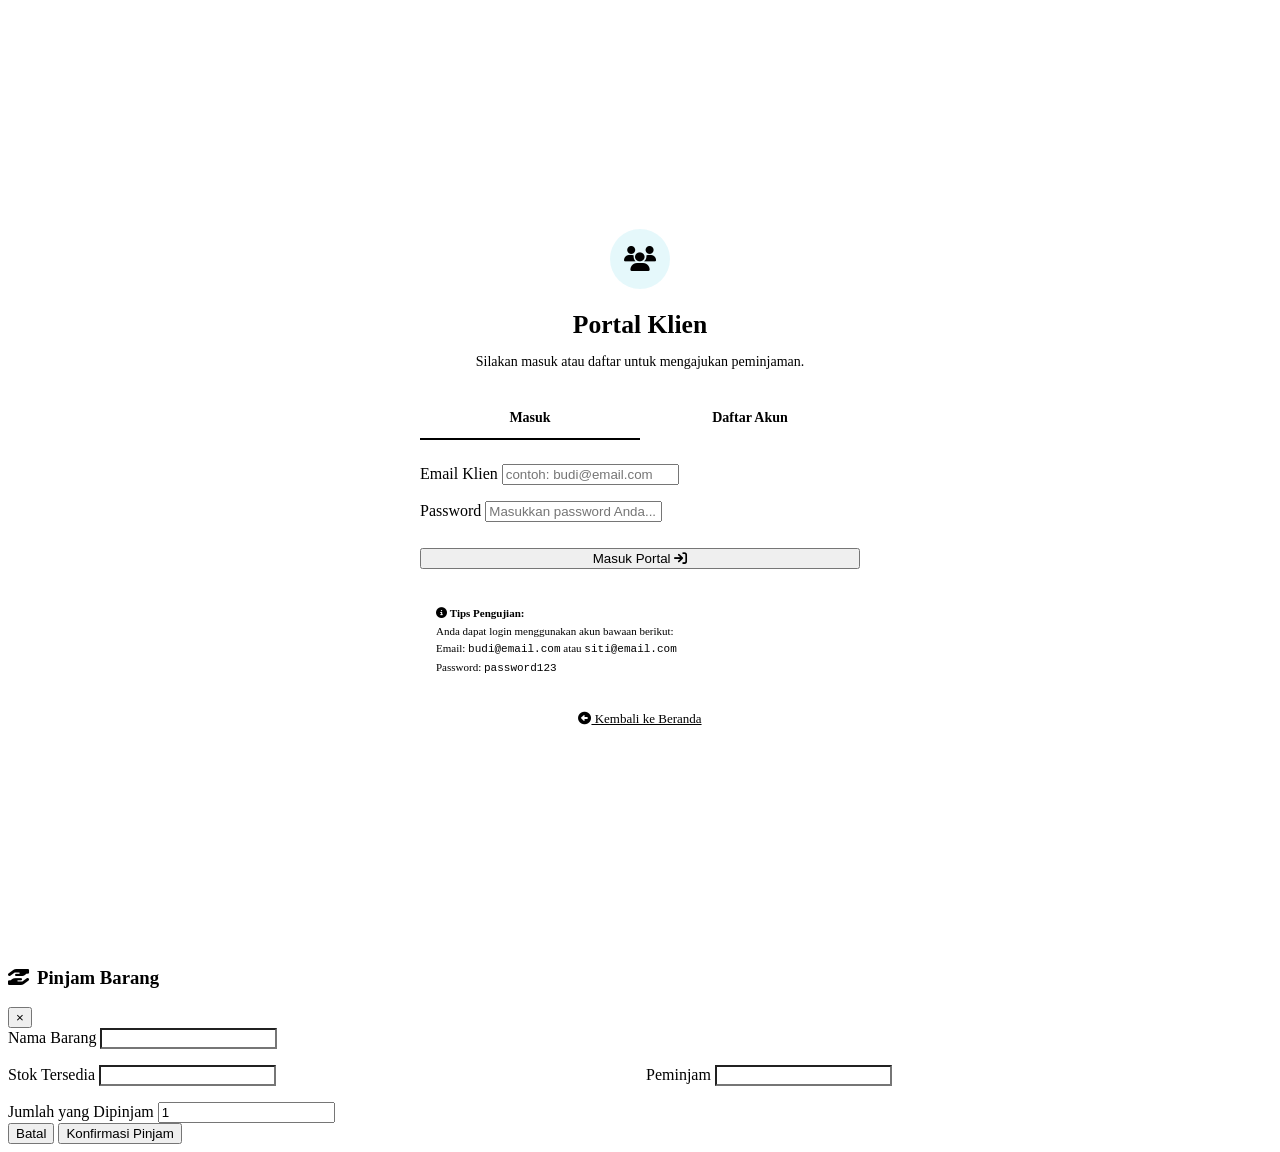
==== index.html @ acad7721 "Add files via upload" ====
<!DOCTYPE html>
<html lang="id">
<head>
    <meta charset="UTF-8">
    <meta name="viewport" content="width=device-width, initial-scale=1.0">
    <title>Sistem Peminjaman Barang | Portal Klien</title>
    <!-- FontAwesome -->
    <link rel="stylesheet" href="https://cdnjs.cloudflare.com/ajax/libs/font-awesome/6.4.0/css/all.min.css">
    <!-- Style Systems -->
    <link rel="stylesheet" href="../shared.css">
    <link rel="stylesheet" href="klien.css">
</head>
<body>

    <!-- AUTHENTICATION VIEW -->
    <div class="auth-wrapper" id="auth-view">
        <div class="glass-panel auth-card">
            <div class="auth-header">
                <div class="auth-logo">
                    <i class="fa-solid fa-users"></i>
                </div>
                <h2>Portal Klien</h2>
                <p>Silakan masuk atau daftar untuk mengajukan peminjaman.</p>
            </div>

            <!-- Tab Headers -->
            <div class="auth-tabs">
                <div class="auth-tab active" id="tab-login" onclick="toggleAuthTab('login')">Masuk</div>
                <div class="auth-tab" id="tab-register" onclick="toggleAuthTab('register')">Daftar Akun</div>
            </div>

            <!-- Form Login -->
            <form class="auth-form active" id="form-login" onsubmit="handleLoginSubmit(event)">
                <div>
                    <label for="login-email">Email Klien</label>
                    <input type="email" id="login-email" placeholder="contoh: budi@email.com" required>
                </div>
                <div>
                    <label for="login-password">Password</label>
                    <input type="password" id="login-password" placeholder="Masukkan password Anda..." required>
                </div>
                <button type="submit" class="btn btn-secondary" style="margin-top: 10px; width:100%;">
                    Masuk Portal <i class="fa-solid fa-arrow-right-to-bracket"></i>
                </button>
            </form>

            <!-- Form Register -->
            <form class="auth-form" id="form-register" onsubmit="handleRegisterSubmit(event)">
                <div>
                    <label for="reg-nama">Nama Lengkap</label>
                    <input type="text" id="reg-nama" placeholder="Nama lengkap Anda..." required>
                </div>
                <div>
                    <label for="reg-email">Alamat Email</label>
                    <input type="email" id="reg-email" placeholder="contoh: budi@email.com" required>
                </div>
                <div>
                    <label for="reg-password">Password</label>
                    <input type="password" id="reg-password" placeholder="Buat password baru..." required>
                </div>
                <button type="submit" class="btn btn-primary" style="margin-top: 10px; width:100%;">
                    Daftar & Masuk <i class="fa-solid fa-user-plus"></i>
                </button>
            </form>

            <!-- Helper Hint Box for Evaluator -->
            <div class="auth-hint">
                <i class="fa-solid fa-info-circle"></i> <strong>Tips Pengujian:</strong><br>
                Anda dapat login menggunakan akun bawaan berikut:<br>
                Email: <code>budi@email.com</code> atau <code>siti@email.com</code><br>
                Password: <code>password123</code>
            </div>
            
            <div style="text-align: center; margin-top: 20px;">
                <a href="../index.html" style="font-size: 13px; color: var(--text-secondary); text-decoration: underline;">
                    <i class="fa-solid fa-circle-left"></i> Kembali ke Beranda
                </a>
            </div>
        </div>
    </div>

    <!-- MAIN DASHBOARD VIEW (Shown only when logged in) -->
    <div class="klien-container" id="dashboard-view" style="display: none;">
        <!-- Navigation Header -->
        <header class="klien-header glass-panel">
            <div class="klien-title">
                <a href="../index.html" title="Kembali ke Beranda"><i class="fa-solid fa-arrow-left"></i></a>
                <h1>Portal Peminjaman Klien</h1>
            </div>
            
            <!-- User Profile Widget with Logout -->
            <div class="user-profile-widget">
                <div style="display: flex; align-items: center; gap: 10px;">
                    <i class="fa-solid fa-circle-user" style="color: var(--secondary); font-size: 1.5rem;"></i>
                    <div class="user-profile-info">
                        <span class="user-profile-name" id="session-user-name">Nama Pengguna</span>
                        <span class="user-profile-role">Klien</span>
                    </div>
                </div>
                <button class="btn btn-outline" style="padding: 6px 12px; font-size: 12px;" onclick="handleLogout()">
                    <i class="fa-solid fa-right-from-bracket"></i> Keluar
                </button>
            </div>
        </header>

        <!-- Main Workspace -->
        <div class="klien-layout">
            <!-- Catalog (Left Pane) -->
            <main class="catalog-section glass-panel">
                <div style="display: flex; justify-content: space-between; align-items: center; flex-wrap: wrap; gap: 16px; margin-bottom: 24px;">
                    <h2 class="section-title" style="margin-bottom: 0;">
                        <i class="fa-solid fa-boxes-stacked"></i> Katalog Barang
                    </h2>
                    <!-- Search Input -->
                    <div style="position: relative; max-width: 300px; width: 100%;">
                        <i class="fa-solid fa-magnifying-glass" style="position: absolute; left: 14px; top: 50%; transform: translateY(-50%); color: var(--text-secondary);"></i>
                        <input type="text" id="search-input" placeholder="Cari nama barang..." style="padding-left: 40px;" oninput="renderCatalog()">
                    </div>
                </div>

                <!-- Products Grid -->
                <div class="catalog-grid" id="catalog-grid">
                    <!-- Populated dynamically via JS -->
                </div>
            </main>

            <!-- Sidebar (Right Pane) -->
            <aside class="history-section glass-panel">
                <h2 class="section-title">
                    <i class="fa-solid fa-clock-rotate-left"></i> Riwayat Pinjaman Anda
                </h2>
                
                <!-- History List -->
                <div class="history-list" id="history-list">
                    <!-- Populated dynamically via JS -->
                </div>
            </aside>
        </div>
    </div>

    <!-- Borrow Modal Dialog -->
    <div class="modal-backdrop" id="borrow-modal">
        <div class="modal-content glass-panel" style="background-color: var(--bg-panel-solid);">
            <div class="modal-header">
                <h3 style="display: flex; align-items: center; gap: 8px;">
                    <i class="fa-solid fa-hand-holding-hand" style="color: var(--secondary);"></i> Pinjam Barang
                </h3>
                <button class="modal-close" onclick="closeBorrowModal()">&times;</button>
            </div>
            
            <div style="display: flex; flex-direction: column; gap: 16px;">
                <div>
                    <label>Nama Barang</label>
                    <input type="text" id="modal-product-name" readonly style="background: rgba(255,255,255,0.05); color: var(--text-secondary);">
                </div>
                
                <div style="display: grid; grid-template-columns: 1fr 1fr; gap: 12px;">
                    <div>
                        <label>Stok Tersedia</label>
                        <input type="text" id="modal-product-stock" readonly style="background: rgba(255,255,255,0.05); color: var(--text-secondary);">
                    </div>
                    <div>
                        <label>Peminjam</label>
                        <input type="text" id="modal-user-name" readonly style="background: rgba(255,255,255,0.05); color: var(--text-secondary);">
                    </div>
                </div>
                
                <div>
                    <label for="borrow-qty">Jumlah yang Dipinjam</label>
                    <input type="number" id="borrow-qty" min="1" value="1" oninput="validateQtyInput()">
                    <span id="qty-warning" style="font-size: 11px; color: var(--danger); margin-top: 4px; display: none;"></span>
                </div>
            </div>

            <div class="modal-footer">
                <button class="btn btn-outline" onclick="closeBorrowModal()">Batal</button>
                <button class="btn btn-secondary" id="btn-submit-borrow" onclick="submitBorrow()">Konfirmasi Pinjam</button>
            </div>
        </div>
    </div>

    <!-- Script imports -->
    <script src="../js/db.js"></script>
    <script src="klien.js"></script>
</body>
</html>
---- klien.css ----
.klien-container {
    max-width: 1300px;
    margin: 0 auto;
    padding: 24px;
}

.klien-header {
    display: flex;
    flex-direction: column;
    justify-content: space-between;
    align-items: center;
    padding: 20px;
    margin-bottom: 24px;
    gap: 16px;
}

@media (min-width: 768px) {
    .klien-header {
        flex-direction: row;
    }
}

.klien-title {
    display: flex;
    align-items: center;
    gap: 12px;
}

.klien-title i {
    color: var(--secondary);
    font-size: 1.8rem;
}

.klien-title h1 {
    font-size: 1.6rem;
    background: linear-gradient(135deg, var(--text-primary), var(--secondary));
    -webkit-background-clip: text;
    -webkit-text-fill-color: transparent;
}

.user-profile-widget {
    display: flex;
    align-items: center;
    gap: 16px;
    background: rgba(0, 0, 0, 0.2);
    padding: 8px 16px;
    border-radius: var(--radius-md);
    border: 1px solid var(--border-color);
}

.user-profile-info {
    display: flex;
    flex-direction: column;
}

.user-profile-name {
    font-size: 14px;
    font-weight: 700;
    color: var(--text-primary);
}

.user-profile-role {
    font-size: 10px;
    color: var(--secondary);
    text-transform: uppercase;
    font-weight: 800;
    letter-spacing: 0.05em;
}

.klien-layout {
    display: grid;
    grid-template-columns: 1fr;
    gap: 24px;
}

@media (min-width: 1024px) {
    .klien-layout {
        grid-template-columns: 2fr 1fr;
    }
}

/* Catalog Section */
.catalog-section {
    padding: 24px;
}

.section-title {
    font-size: 1.3rem;
    margin-bottom: 20px;
    display: flex;
    align-items: center;
    gap: 10px;
    color: var(--text-primary);
}

.catalog-grid {
    display: grid;
    grid-template-columns: 1fr;
    gap: 20px;
}

@media (min-width: 640px) {
    .catalog-grid {
        grid-template-columns: 1fr 1fr;
    }
}

.product-card {
    padding: 24px;
    display: flex;
    flex-direction: column;
    justify-content: space-between;
    height: 100%;
}

.product-info h3 {
    font-size: 1.2rem;
    margin-bottom: 8px;
    color: var(--text-primary);
}

.product-desc {
    color: var(--text-secondary);
    font-size: 0.875rem;
    margin-bottom: 16px;
    line-height: 1.5;
    flex-grow: 1;
}

.product-meta {
    display: flex;
    justify-content: space-between;
    align-items: center;
    margin-top: auto;
    padding-top: 16px;
    border-top: 1px solid var(--border-color);
}

.product-stock {
    display: flex;
    flex-direction: column;
}

.stock-num {
    font-size: 1.1rem;
    font-weight: 700;
}

.stock-label {
    font-size: 0.7rem;
    color: var(--text-muted);
    text-transform: uppercase;
}

/* History/Sidebar Section */
.history-section {
    padding: 24px;
    display: flex;
    flex-direction: column;
    height: fit-content;
}

.history-list {
    display: flex;
    flex-direction: column;
    gap: 12px;
    max-height: 500px;
    overflow-y: auto;
    padding-right: 4px;
}

.history-item {
    padding: 16px;
    display: flex;
    justify-content: space-between;
    align-items: center;
    background: rgba(255, 255, 255, 0.02);
    border: 1px solid var(--border-color);
    border-radius: var(--radius-sm);
    transition: all 0.2s ease;
}

.history-item:hover {
    border-color: var(--border-hover);
    background: rgba(255, 255, 255, 0.04);
}

.history-detail h4 {
    font-size: 0.95rem;
    margin-bottom: 4px;
}

.history-sub {
    font-size: 0.75rem;
    color: var(--text-secondary);
    display: flex;
    gap: 8px;
    align-items: center;
}

.history-action {
    display: flex;
    flex-direction: column;
    align-items: flex-end;
    gap: 8px;
}

.empty-state {
    text-align: center;
    padding: 40px 20px;
    color: var(--text-muted);
}

.empty-state i {
    font-size: 2.5rem;
    margin-bottom: 12px;
}

/* --- AUTH (LOGIN / REGISTER) PANEL --- */
.auth-wrapper {
    display: flex;
    align-items: center;
    justify-content: center;
    min-height: 100vh;
    padding: 20px;
}

.auth-card {
    width: 100%;
    max-width: 440px;
    padding: 36px;
    animation: authFadeIn 0.5s cubic-bezier(0.16, 1, 0.3, 1);
}

.auth-header {
    text-align: center;
    margin-bottom: 28px;
}

.auth-logo {
    width: 60px;
    height: 60px;
    border-radius: 50%;
    background: rgba(6, 182, 212, 0.1);
    color: var(--secondary);
    display: flex;
    align-items: center;
    justify-content: center;
    font-size: 1.6rem;
    margin: 0 auto 16px;
    border: 1px solid var(--secondary-glow);
}

.auth-header h2 {
    font-size: 1.6rem;
    margin-bottom: 6px;
}

.auth-header p {
    color: var(--text-secondary);
    font-size: 14px;
}

.auth-tabs {
    display: flex;
    border-bottom: 1px solid var(--border-color);
    margin-bottom: 24px;
}

.auth-tab {
    flex: 1;
    text-align: center;
    padding: 12px;
    font-size: 14px;
    font-weight: 700;
    cursor: pointer;
    color: var(--text-secondary);
    border-bottom: 2px solid transparent;
    transition: all 0.2s ease;
}

.auth-tab.active {
    color: var(--secondary);
    border-color: var(--secondary);
}

.auth-form {
    display: none;
}

.auth-form.active {
    display: flex;
    flex-direction: column;
    gap: 16px;
}

.auth-hint {
    margin-top: 24px;
    padding: 12px 16px;
    background: rgba(255, 255, 255, 0.02);
    border: 1px solid var(--border-color);
    border-radius: var(--radius-sm);
    font-size: 11px;
    color: var(--text-secondary);
    line-height: 1.6;
}

.auth-hint strong {
    color: var(--secondary);
}

@keyframes authFadeIn {
    from { opacity: 0; transform: translateY(20px); }
    to { opacity: 1; transform: translateY(0); }
}
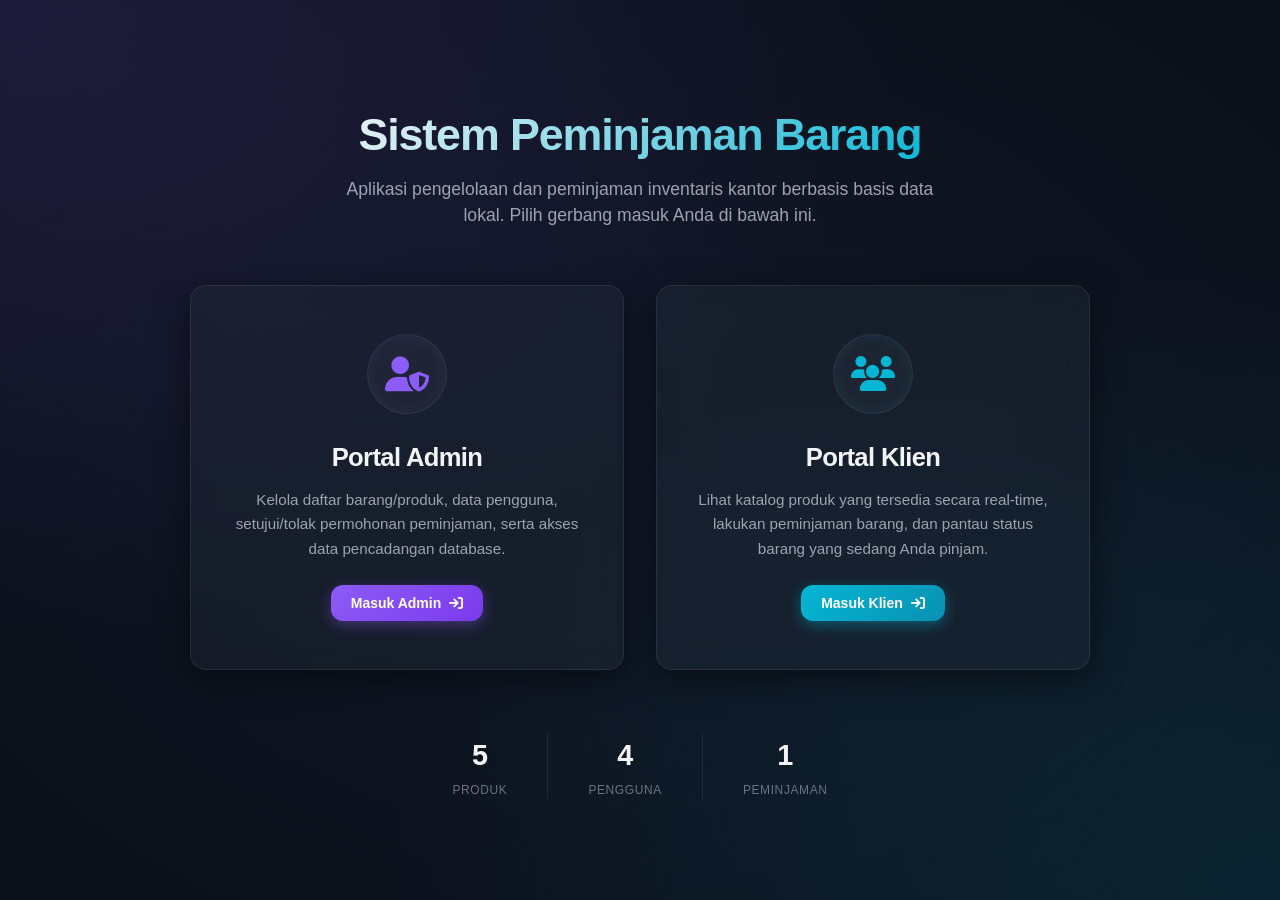
==== commit 1abf0748: "Add files via upload" ====
--- a/index.html
+++ b/index.html
@@ -3,184 +3,271 @@
 <head>
     <meta charset="UTF-8">
     <meta name="viewport" content="width=device-width, initial-scale=1.0">
-    <title>Sistem Peminjaman Barang | Portal Klien</title>
-    <!-- FontAwesome -->
+    <title>Sistem Peminjaman Barang | Beranda</title>
+    <!-- FontAwesome for Premium Icons -->
     <link rel="stylesheet" href="https://cdnjs.cloudflare.com/ajax/libs/font-awesome/6.4.0/css/all.min.css">
-    <!-- Style Systems -->
-    <link rel="stylesheet" href="../shared.css">
-    <link rel="stylesheet" href="klien.css">
+    <!-- Shared Style System -->
+    <link rel="stylesheet" href="shared.css">
+    <style>
+        .portal-container {
+            display: flex;
+            flex-direction: column;
+            align-items: center;
+            justify-content: center;
+            min-height: 100vh;
+            padding: 2rem;
+            position: relative;
+        }
+
+        .portal-header {
+            text-align: center;
+            margin-bottom: 3.5rem;
+            animation: fadeInDown 0.8s ease-out;
+        }
+
+        .portal-header h1 {
+            font-size: 2.8rem;
+            font-weight: 800;
+            background: linear-gradient(135deg, var(--text-primary), var(--secondary));
+            -webkit-background-clip: text;
+            -webkit-text-fill-color: transparent;
+            margin-bottom: 0.5rem;
+        }
+
+        .portal-header p {
+            color: var(--text-secondary);
+            font-size: 1.1rem;
+            font-weight: 400;
+            max-width: 600px;
+        }
+
+        .portal-cards {
+            display: grid;
+            grid-template-columns: 1fr;
+            gap: 2rem;
+            width: 100%;
+            max-width: 900px;
+            animation: fadeInUp 0.8s ease-out 0.2s both;
+        }
+
+        @media (min-width: 768px) {
+            .portal-cards {
+                grid-template-columns: 1fr 1fr;
+            }
+        }
+
+        .portal-card {
+            padding: 3rem 2rem;
+            display: flex;
+            flex-direction: column;
+            align-items: center;
+            text-align: center;
+            cursor: pointer;
+            position: relative;
+            overflow: hidden;
+            border-radius: var(--radius-lg);
+        }
+
+        .portal-card::before {
+            content: '';
+            position: absolute;
+            top: 0;
+            left: 0;
+            width: 100%;
+            height: 100%;
+            background: linear-gradient(135deg, var(--primary-glow), transparent);
+            opacity: 0;
+            transition: opacity 0.4s ease;
+            z-index: 0;
+        }
+
+        .portal-card:hover::before {
+            opacity: 1;
+        }
+
+        .portal-card-klien::before {
+            background: linear-gradient(135deg, var(--secondary-glow), transparent);
+        }
+
+        .portal-card * {
+            position: relative;
+            z-index: 1;
+        }
+
+        .portal-icon-wrapper {
+            width: 80px;
+            height: 80px;
+            border-radius: 50%;
+            display: flex;
+            align-items: center;
+            justify-content: center;
+            font-size: 2.2rem;
+            margin-bottom: 1.5rem;
+            background: rgba(255, 255, 255, 0.03);
+            border: 1px solid var(--border-color);
+            transition: all 0.4s cubic-bezier(0.4, 0, 0.2, 1);
+        }
+
+        .portal-card:hover .portal-icon-wrapper {
+            transform: scale(1.1) rotate(5deg);
+        }
+
+        .portal-card-admin .portal-icon-wrapper {
+            color: var(--primary);
+            box-shadow: inset 0 0 15px rgba(139, 92, 246, 0.1);
+        }
+
+        .portal-card-admin:hover .portal-icon-wrapper {
+            background: var(--primary);
+            color: white;
+            box-shadow: 0 0 25px var(--primary-glow);
+            border-color: var(--primary);
+        }
+
+        .portal-card-klien .portal-icon-wrapper {
+            color: var(--secondary);
+            box-shadow: inset 0 0 15px rgba(6, 182, 212, 0.1);
+        }
+
+        .portal-card-klien:hover .portal-icon-wrapper {
+            background: var(--secondary);
+            color: white;
+            box-shadow: 0 0 25px var(--secondary-glow);
+            border-color: var(--secondary);
+        }
+
+        .portal-card h2 {
+            font-size: 1.6rem;
+            margin-bottom: 0.75rem;
+            color: var(--text-primary);
+        }
+
+        .portal-card p {
+            color: var(--text-secondary);
+            font-size: 0.95rem;
+            margin-bottom: 1.5rem;
+            line-height: 1.6;
+        }
+
+        .portal-stats {
+            margin-top: 4rem;
+            display: flex;
+            gap: 2.5rem;
+            animation: fadeIn 1s ease-out 0.4s both;
+        }
+
+        .stat-item {
+            text-align: center;
+        }
+
+        .stat-val {
+            font-size: 1.8rem;
+            font-weight: 800;
+            color: var(--text-primary);
+        }
+
+        .stat-label {
+            font-size: 0.75rem;
+            color: var(--text-muted);
+            text-transform: uppercase;
+            letter-spacing: 0.05em;
+            margin-top: 0.25rem;
+        }
+
+        .divider {
+            width: 1px;
+            background: var(--border-color);
+        }
+
+        @keyframes fadeInDown {
+            from { opacity: 0; transform: translateY(-20px); }
+            to { opacity: 1; transform: translateY(0); }
+        }
+
+        @keyframes fadeInUp {
+            from { opacity: 0; transform: translateY(20px); }
+            to { opacity: 1; transform: translateY(0); }
+        }
+
+        @keyframes fadeIn {
+            from { opacity: 0; }
+            to { opacity: 1; }
+        }
+    </style>
 </head>
 <body>
 
-    <!-- AUTHENTICATION VIEW -->
-    <div class="auth-wrapper" id="auth-view">
-        <div class="glass-panel auth-card">
-            <div class="auth-header">
-                <div class="auth-logo">
+    <div class="portal-container">
+        <!-- Header -->
+        <header class="portal-header">
+            <h1>Sistem Peminjaman Barang</h1>
+            <p>Aplikasi pengelolaan dan peminjaman inventaris kantor berbasis basis data lokal. Pilih gerbang masuk Anda di bawah ini.</p>
+        </header>
+
+        <!-- Selection Cards -->
+        <div class="portal-cards">
+            <!-- Card Admin -->
+            <div class="portal-card portal-card-admin glass-panel glass-card" onclick="location.href='admin/index.html'">
+                <div class="portal-icon-wrapper">
+                    <i class="fa-solid fa-user-shield"></i>
+                </div>
+                <h2>Portal Admin</h2>
+                <p>Kelola daftar barang/produk, data pengguna, setujui/tolak permohonan peminjaman, serta akses data pencadangan database.</p>
+                <button class="btn btn-primary">Masuk Admin <i class="fa-solid fa-arrow-right-to-bracket"></i></button>
+            </div>
+
+            <!-- Card Klien -->
+            <div class="portal-card portal-card-klien glass-panel glass-card" onclick="location.href='klien/index.html'">
+                <div class="portal-icon-wrapper">
                     <i class="fa-solid fa-users"></i>
                 </div>
                 <h2>Portal Klien</h2>
-                <p>Silakan masuk atau daftar untuk mengajukan peminjaman.</p>
-            </div>
-
-            <!-- Tab Headers -->
-            <div class="auth-tabs">
-                <div class="auth-tab active" id="tab-login" onclick="toggleAuthTab('login')">Masuk</div>
-                <div class="auth-tab" id="tab-register" onclick="toggleAuthTab('register')">Daftar Akun</div>
-            </div>
-
-            <!-- Form Login -->
-            <form class="auth-form active" id="form-login" onsubmit="handleLoginSubmit(event)">
-                <div>
-                    <label for="login-email">Email Klien</label>
-                    <input type="email" id="login-email" placeholder="contoh: budi@email.com" required>
-                </div>
-                <div>
-                    <label for="login-password">Password</label>
-                    <input type="password" id="login-password" placeholder="Masukkan password Anda..." required>
-                </div>
-                <button type="submit" class="btn btn-secondary" style="margin-top: 10px; width:100%;">
-                    Masuk Portal <i class="fa-solid fa-arrow-right-to-bracket"></i>
-                </button>
-            </form>
-
-            <!-- Form Register -->
-            <form class="auth-form" id="form-register" onsubmit="handleRegisterSubmit(event)">
-                <div>
-                    <label for="reg-nama">Nama Lengkap</label>
-                    <input type="text" id="reg-nama" placeholder="Nama lengkap Anda..." required>
-                </div>
-                <div>
-                    <label for="reg-email">Alamat Email</label>
-                    <input type="email" id="reg-email" placeholder="contoh: budi@email.com" required>
-                </div>
-                <div>
-                    <label for="reg-password">Password</label>
-                    <input type="password" id="reg-password" placeholder="Buat password baru..." required>
-                </div>
-                <button type="submit" class="btn btn-primary" style="margin-top: 10px; width:100%;">
-                    Daftar & Masuk <i class="fa-solid fa-user-plus"></i>
-                </button>
-            </form>
-
-            <!-- Helper Hint Box for Evaluator -->
-            <div class="auth-hint">
-                <i class="fa-solid fa-info-circle"></i> <strong>Tips Pengujian:</strong><br>
-                Anda dapat login menggunakan akun bawaan berikut:<br>
-                Email: <code>budi@email.com</code> atau <code>siti@email.com</code><br>
-                Password: <code>password123</code>
-            </div>
-            
-            <div style="text-align: center; margin-top: 20px;">
-                <a href="../index.html" style="font-size: 13px; color: var(--text-secondary); text-decoration: underline;">
-                    <i class="fa-solid fa-circle-left"></i> Kembali ke Beranda
-                </a>
+                <p>Lihat katalog produk yang tersedia secara real-time, lakukan peminjaman barang, dan pantau status barang yang sedang Anda pinjam.</p>
+                <button class="btn btn-secondary">Masuk Klien <i class="fa-solid fa-arrow-right-to-bracket"></i></button>
+            </div>
+        </div>
+
+        <!-- Real-time Stats from LocalStorage -->
+        <div class="portal-stats">
+            <div class="stat-item">
+                <div class="stat-val" id="stat-produk">0</div>
+                <div class="stat-label">Produk</div>
+            </div>
+            <div class="divider"></div>
+            <div class="stat-item">
+                <div class="stat-val" id="stat-pengguna">0</div>
+                <div class="stat-label">Pengguna</div>
+            </div>
+            <div class="divider"></div>
+            <div class="stat-item">
+                <div class="stat-val" id="stat-peminjaman">0</div>
+                <div class="stat-label">Peminjaman</div>
             </div>
         </div>
     </div>
 
-    <!-- MAIN DASHBOARD VIEW (Shown only when logged in) -->
-    <div class="klien-container" id="dashboard-view" style="display: none;">
-        <!-- Navigation Header -->
-        <header class="klien-header glass-panel">
-            <div class="klien-title">
-                <a href="../index.html" title="Kembali ke Beranda"><i class="fa-solid fa-arrow-left"></i></a>
-                <h1>Portal Peminjaman Klien</h1>
-            </div>
-            
-            <!-- User Profile Widget with Logout -->
-            <div class="user-profile-widget">
-                <div style="display: flex; align-items: center; gap: 10px;">
-                    <i class="fa-solid fa-circle-user" style="color: var(--secondary); font-size: 1.5rem;"></i>
-                    <div class="user-profile-info">
-                        <span class="user-profile-name" id="session-user-name">Nama Pengguna</span>
-                        <span class="user-profile-role">Klien</span>
-                    </div>
-                </div>
-                <button class="btn btn-outline" style="padding: 6px 12px; font-size: 12px;" onclick="handleLogout()">
-                    <i class="fa-solid fa-right-from-bracket"></i> Keluar
-                </button>
-            </div>
-        </header>
-
-        <!-- Main Workspace -->
-        <div class="klien-layout">
-            <!-- Catalog (Left Pane) -->
-            <main class="catalog-section glass-panel">
-                <div style="display: flex; justify-content: space-between; align-items: center; flex-wrap: wrap; gap: 16px; margin-bottom: 24px;">
-                    <h2 class="section-title" style="margin-bottom: 0;">
-                        <i class="fa-solid fa-boxes-stacked"></i> Katalog Barang
-                    </h2>
-                    <!-- Search Input -->
-                    <div style="position: relative; max-width: 300px; width: 100%;">
-                        <i class="fa-solid fa-magnifying-glass" style="position: absolute; left: 14px; top: 50%; transform: translateY(-50%); color: var(--text-secondary);"></i>
-                        <input type="text" id="search-input" placeholder="Cari nama barang..." style="padding-left: 40px;" oninput="renderCatalog()">
-                    </div>
-                </div>
-
-                <!-- Products Grid -->
-                <div class="catalog-grid" id="catalog-grid">
-                    <!-- Populated dynamically via JS -->
-                </div>
-            </main>
-
-            <!-- Sidebar (Right Pane) -->
-            <aside class="history-section glass-panel">
-                <h2 class="section-title">
-                    <i class="fa-solid fa-clock-rotate-left"></i> Riwayat Pinjaman Anda
-                </h2>
+    <!-- DB JS Reference -->
+    <script src="js/db.js"></script>
+    <script>
+        function updatePortalStats() {
+            try {
+                const prodCount = dbProduct.getAll().length;
+                const userCount = dbUser.getAll().length;
+                const loanCount = dbRequest.getAll().filter(r => r.IS_PINJAM).length;
                 
-                <!-- History List -->
-                <div class="history-list" id="history-list">
-                    <!-- Populated dynamically via JS -->
-                </div>
-            </aside>
-        </div>
-    </div>
-
-    <!-- Borrow Modal Dialog -->
-    <div class="modal-backdrop" id="borrow-modal">
-        <div class="modal-content glass-panel" style="background-color: var(--bg-panel-solid);">
-            <div class="modal-header">
-                <h3 style="display: flex; align-items: center; gap: 8px;">
-                    <i class="fa-solid fa-hand-holding-hand" style="color: var(--secondary);"></i> Pinjam Barang
-                </h3>
-                <button class="modal-close" onclick="closeBorrowModal()">&times;</button>
-            </div>
-            
-            <div style="display: flex; flex-direction: column; gap: 16px;">
-                <div>
-                    <label>Nama Barang</label>
-                    <input type="text" id="modal-product-name" readonly style="background: rgba(255,255,255,0.05); color: var(--text-secondary);">
-                </div>
-                
-                <div style="display: grid; grid-template-columns: 1fr 1fr; gap: 12px;">
-                    <div>
-                        <label>Stok Tersedia</label>
-                        <input type="text" id="modal-product-stock" readonly style="background: rgba(255,255,255,0.05); color: var(--text-secondary);">
-                    </div>
-                    <div>
-                        <label>Peminjam</label>
-                        <input type="text" id="modal-user-name" readonly style="background: rgba(255,255,255,0.05); color: var(--text-secondary);">
-                    </div>
-                </div>
-                
-                <div>
-                    <label for="borrow-qty">Jumlah yang Dipinjam</label>
-                    <input type="number" id="borrow-qty" min="1" value="1" oninput="validateQtyInput()">
-                    <span id="qty-warning" style="font-size: 11px; color: var(--danger); margin-top: 4px; display: none;"></span>
-                </div>
-            </div>
-
-            <div class="modal-footer">
-                <button class="btn btn-outline" onclick="closeBorrowModal()">Batal</button>
-                <button class="btn btn-secondary" id="btn-submit-borrow" onclick="submitBorrow()">Konfirmasi Pinjam</button>
-            </div>
-        </div>
-    </div>
-
-    <!-- Script imports -->
-    <script src="../js/db.js"></script>
-    <script src="klien.js"></script>
+                document.getElementById('stat-produk').innerText = prodCount;
+                document.getElementById('stat-pengguna').innerText = userCount;
+                document.getElementById('stat-peminjaman').innerText = loanCount;
+            } catch (e) {
+                console.error("Failed to load portal stats", e);
+            }
+        }
+        
+        // Initial load
+        updatePortalStats();
+        
+        // Listen for changes
+        window.addEventListener('storage', updatePortalStats);
+    </script>
 </body>
 </html>
--- a/shared.css
+++ b/shared.css
@@ -0,0 +1,305 @@
+@import url('https://fonts.googleapis.com/css2?family=Plus+Jakarta+Sans:wght@300;400;500;600;700;800&display=swap');
+
+:root {
+    /* Color Palette */
+    --bg-base: #0b0f19;
+    --bg-panel: rgba(17, 24, 39, 0.75);
+    --bg-panel-solid: #111827;
+    --bg-card: rgba(31, 41, 55, 0.45);
+    --bg-card-hover: rgba(31, 41, 55, 0.7);
+    --border-color: rgba(255, 255, 255, 0.08);
+    --border-hover: rgba(255, 255, 255, 0.15);
+    
+    --primary: #8b5cf6; /* Purple */
+    --primary-glow: rgba(139, 92, 246, 0.4);
+    --secondary: #06b6d4; /* Cyan */
+    --secondary-glow: rgba(6, 182, 212, 0.4);
+    
+    --text-primary: #f3f4f6;
+    --text-secondary: #9ca3af;
+    --text-muted: #6b7280;
+    
+    --success: #10b981;
+    --success-glow: rgba(16, 185, 129, 0.2);
+    --warning: #f59e0b;
+    --warning-glow: rgba(245, 158, 11, 0.2);
+    --danger: #ef4444;
+    --danger-glow: rgba(239, 68, 68, 0.2);
+    
+    /* Layout Tokens */
+    --radius-lg: 16px;
+    --radius-md: 12px;
+    --radius-sm: 8px;
+    --shadow-main: 0 8px 32px 0 rgba(0, 0, 0, 0.5);
+    --font-main: 'Plus Jakarta Sans', sans-serif;
+    --blur-val: 12px;
+}
+
+* {
+    margin: 0;
+    padding: 0;
+    box-sizing: border-box;
+    font-family: var(--font-main);
+}
+
+body {
+    background-color: var(--bg-base);
+    background-image: 
+        radial-gradient(at 0% 0%, rgba(139, 92, 246, 0.15) 0px, transparent 50%),
+        radial-gradient(at 100% 100%, rgba(6, 182, 212, 0.12) 0px, transparent 50%),
+        radial-gradient(at 50% 50%, rgba(17, 24, 39, 1) 0px, transparent 100%);
+    background-attachment: fixed;
+    color: var(--text-primary);
+    min-height: 100vh;
+    overflow-x: hidden;
+    line-height: 1.5;
+}
+
+/* Custom Scrollbar */
+::-webkit-scrollbar {
+    width: 8px;
+    height: 8px;
+}
+
+::-webkit-scrollbar-track {
+    background: var(--bg-base);
+}
+
+::-webkit-scrollbar-thumb {
+    background: rgba(255, 255, 255, 0.1);
+    border-radius: 4px;
+}
+
+::-webkit-scrollbar-thumb:hover {
+    background: rgba(255, 255, 255, 0.2);
+}
+
+/* Glassmorphism Class */
+.glass-panel {
+    background: var(--bg-panel);
+    backdrop-filter: blur(var(--blur-val));
+    -webkit-backdrop-filter: blur(var(--blur-val));
+    border: 1px solid var(--border-color);
+    box-shadow: var(--shadow-main);
+    border-radius: var(--radius-lg);
+}
+
+.glass-card {
+    background: var(--bg-card);
+    border: 1px solid var(--border-color);
+    border-radius: var(--radius-md);
+    transition: all 0.3s cubic-bezier(0.4, 0, 0.2, 1);
+}
+
+.glass-card:hover {
+    background: var(--bg-card-hover);
+    border-color: var(--border-hover);
+    transform: translateY(-2px);
+    box-shadow: 0 10px 20px rgba(0, 0, 0, 0.2);
+}
+
+/* Common UI Elements */
+h1, h2, h3, h4, h5, h6 {
+    font-weight: 700;
+    letter-spacing: -0.025em;
+}
+
+a {
+    color: inherit;
+    text-decoration: none;
+}
+
+/* Form inputs & controls */
+input, select, textarea {
+    width: 100%;
+    padding: 12px 16px;
+    background: rgba(0, 0, 0, 0.2);
+    border: 1px solid var(--border-color);
+    border-radius: var(--radius-sm);
+    color: var(--text-primary);
+    font-size: 14px;
+    outline: none;
+    transition: border-color 0.2s, box-shadow 0.2s;
+}
+
+input:focus, select:focus, textarea:focus {
+    border-color: var(--primary);
+    box-shadow: 0 0 0 3px var(--primary-glow);
+}
+
+label {
+    display: block;
+    margin-bottom: 6px;
+    font-size: 12px;
+    font-weight: 600;
+    text-transform: uppercase;
+    letter-spacing: 0.05em;
+    color: var(--text-secondary);
+}
+
+/* Buttons */
+.btn {
+    display: inline-flex;
+    align-items: center;
+    justify-content: center;
+    gap: 8px;
+    padding: 10px 20px;
+    border-radius: var(--radius-md);
+    font-weight: 600;
+    font-size: 14px;
+    cursor: pointer;
+    border: none;
+    transition: all 0.2s cubic-bezier(0.4, 0, 0.2, 1);
+}
+
+.btn:active {
+    transform: scale(0.98);
+}
+
+.btn-primary {
+    background: linear-gradient(135deg, var(--primary), #7c3aed);
+    color: white;
+    box-shadow: 0 4px 14px var(--primary-glow);
+}
+
+.btn-primary:hover {
+    filter: brightness(1.1);
+    box-shadow: 0 6px 20px var(--primary-glow);
+}
+
+.btn-secondary {
+    background: linear-gradient(135deg, var(--secondary), #0891b2);
+    color: white;
+    box-shadow: 0 4px 14px var(--secondary-glow);
+}
+
+.btn-secondary:hover {
+    filter: brightness(1.1);
+    box-shadow: 0 6px 20px var(--secondary-glow);
+}
+
+.btn-danger {
+    background: linear-gradient(135deg, var(--danger), #dc2626);
+    color: white;
+    box-shadow: 0 4px 14px var(--danger-glow);
+}
+
+.btn-danger:hover {
+    filter: brightness(1.1);
+    box-shadow: 0 6px 20px var(--danger-glow);
+}
+
+.btn-outline {
+    background: transparent;
+    border: 1px solid var(--border-color);
+    color: var(--text-primary);
+}
+
+.btn-outline:hover {
+    background: rgba(255, 255, 255, 0.05);
+    border-color: var(--border-hover);
+}
+
+/* Badges */
+.badge {
+    display: inline-flex;
+    align-items: center;
+    padding: 4px 8px;
+    border-radius: 9999px;
+    font-size: 11px;
+    font-weight: 700;
+    text-transform: uppercase;
+    letter-spacing: 0.05em;
+}
+
+.badge-success {
+    background: rgba(16, 185, 129, 0.15);
+    color: var(--success);
+    border: 1px solid rgba(16, 185, 129, 0.2);
+}
+
+.badge-warning {
+    background: rgba(245, 158, 11, 0.15);
+    color: var(--warning);
+    border: 1px solid rgba(245, 158, 11, 0.2);
+}
+
+.badge-danger {
+    background: rgba(239, 68, 68, 0.15);
+    color: var(--danger);
+    border: 1px solid rgba(239, 68, 68, 0.2);
+}
+
+.badge-primary {
+    background: rgba(139, 92, 246, 0.15);
+    color: var(--primary);
+    border: 1px solid rgba(139, 92, 246, 0.2);
+}
+
+.badge-secondary {
+    background: rgba(6, 182, 212, 0.15);
+    color: var(--secondary);
+    border: 1px solid rgba(6, 182, 212, 0.2);
+}
+
+/* Dialog / Modal */
+.modal-backdrop {
+    position: fixed;
+    top: 0;
+    left: 0;
+    right: 0;
+    bottom: 0;
+    background: rgba(0, 0, 0, 0.6);
+    backdrop-filter: blur(4px);
+    display: flex;
+    align-items: center;
+    justify-content: center;
+    z-index: 1000;
+    opacity: 0;
+    pointer-events: none;
+    transition: opacity 0.3s ease;
+}
+
+.modal-backdrop.active {
+    opacity: 1;
+    pointer-events: auto;
+}
+
+.modal-content {
+    width: 100%;
+    max-width: 500px;
+    padding: 28px;
+    border-radius: var(--radius-lg);
+    transform: translateY(20px);
+    transition: transform 0.3s cubic-bezier(0.34, 1.56, 0.64, 1);
+}
+
+.modal-backdrop.active .modal-content {
+    transform: translateY(0);
+}
+
+.modal-header {
+    display: flex;
+    justify-content: space-between;
+    align-items: center;
+    margin-bottom: 20px;
+}
+
+.modal-close {
+    background: none;
+    border: none;
+    color: var(--text-secondary);
+    font-size: 20px;
+    cursor: pointer;
+}
+
+.modal-close:hover {
+    color: var(--text-primary);
+}
+
+.modal-footer {
+    display: flex;
+    justify-content: flex-end;
+    gap: 12px;
+    margin-top: 24px;
+}
